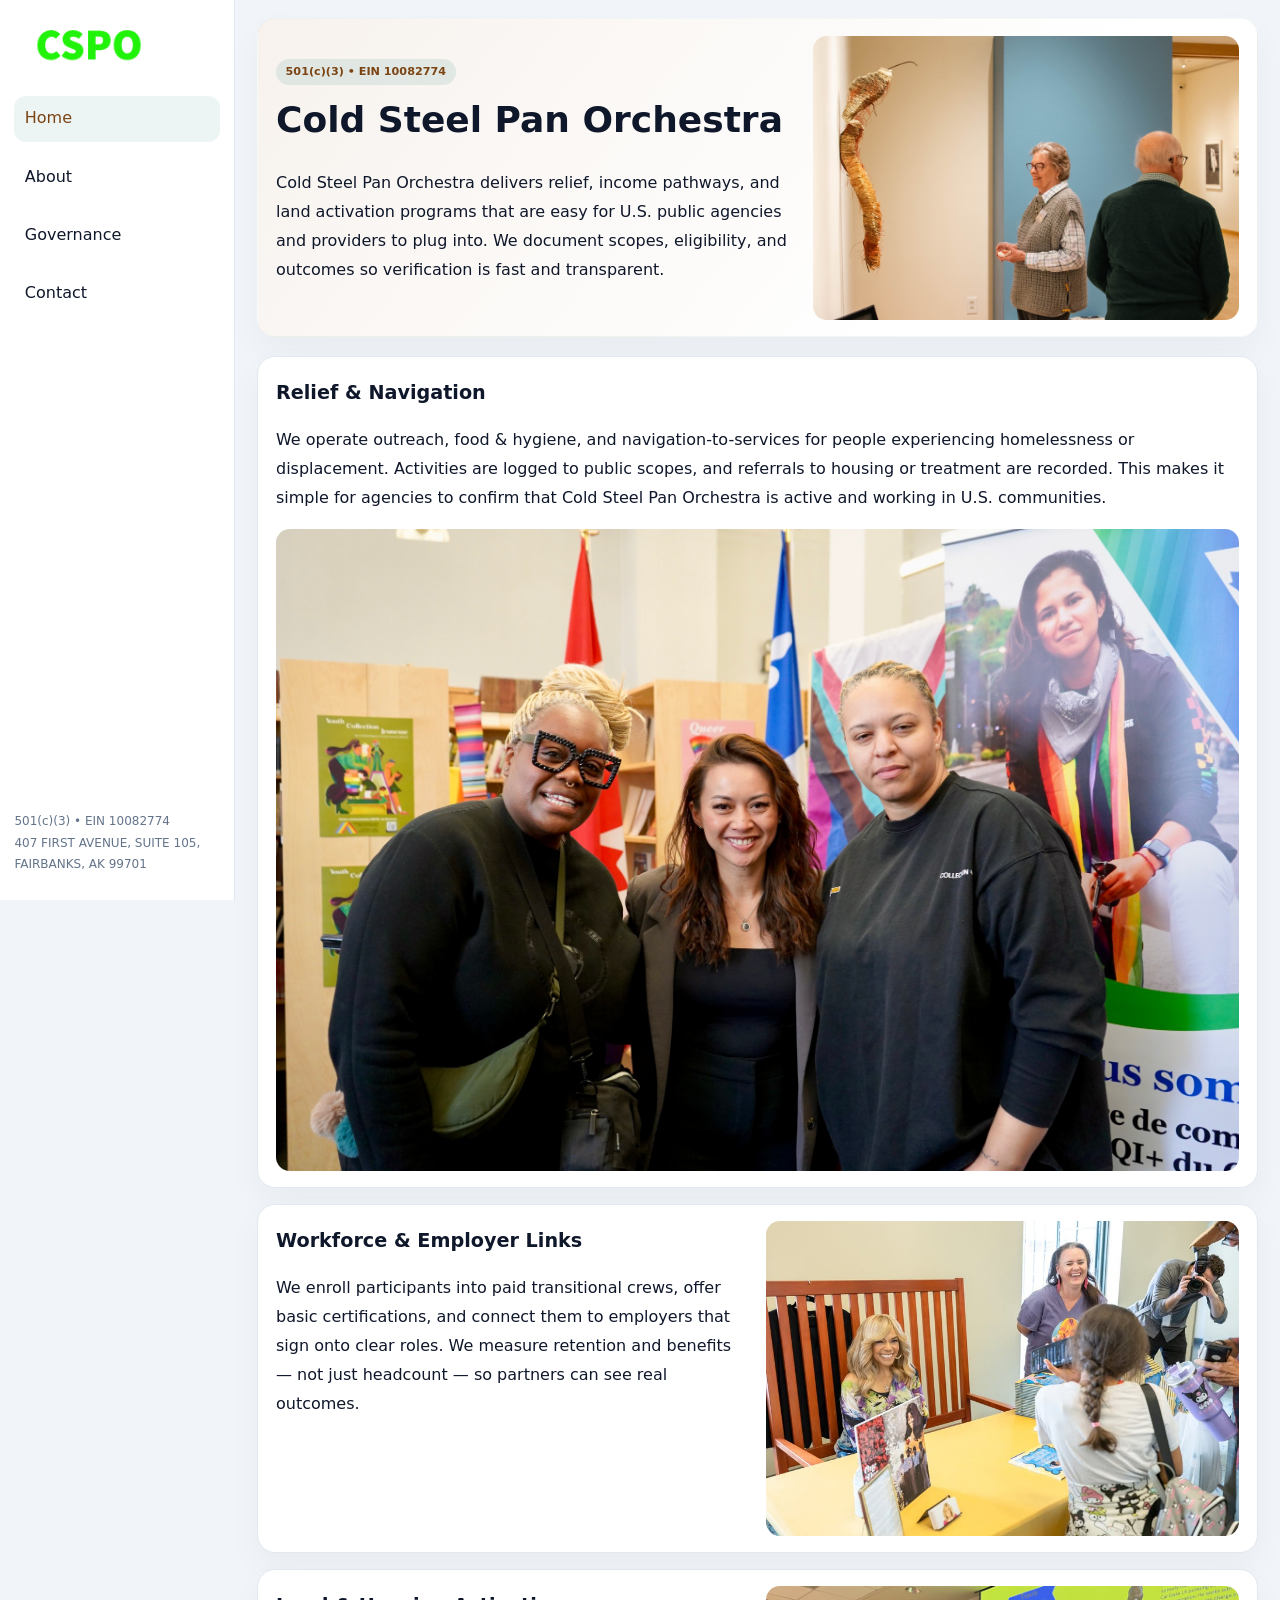
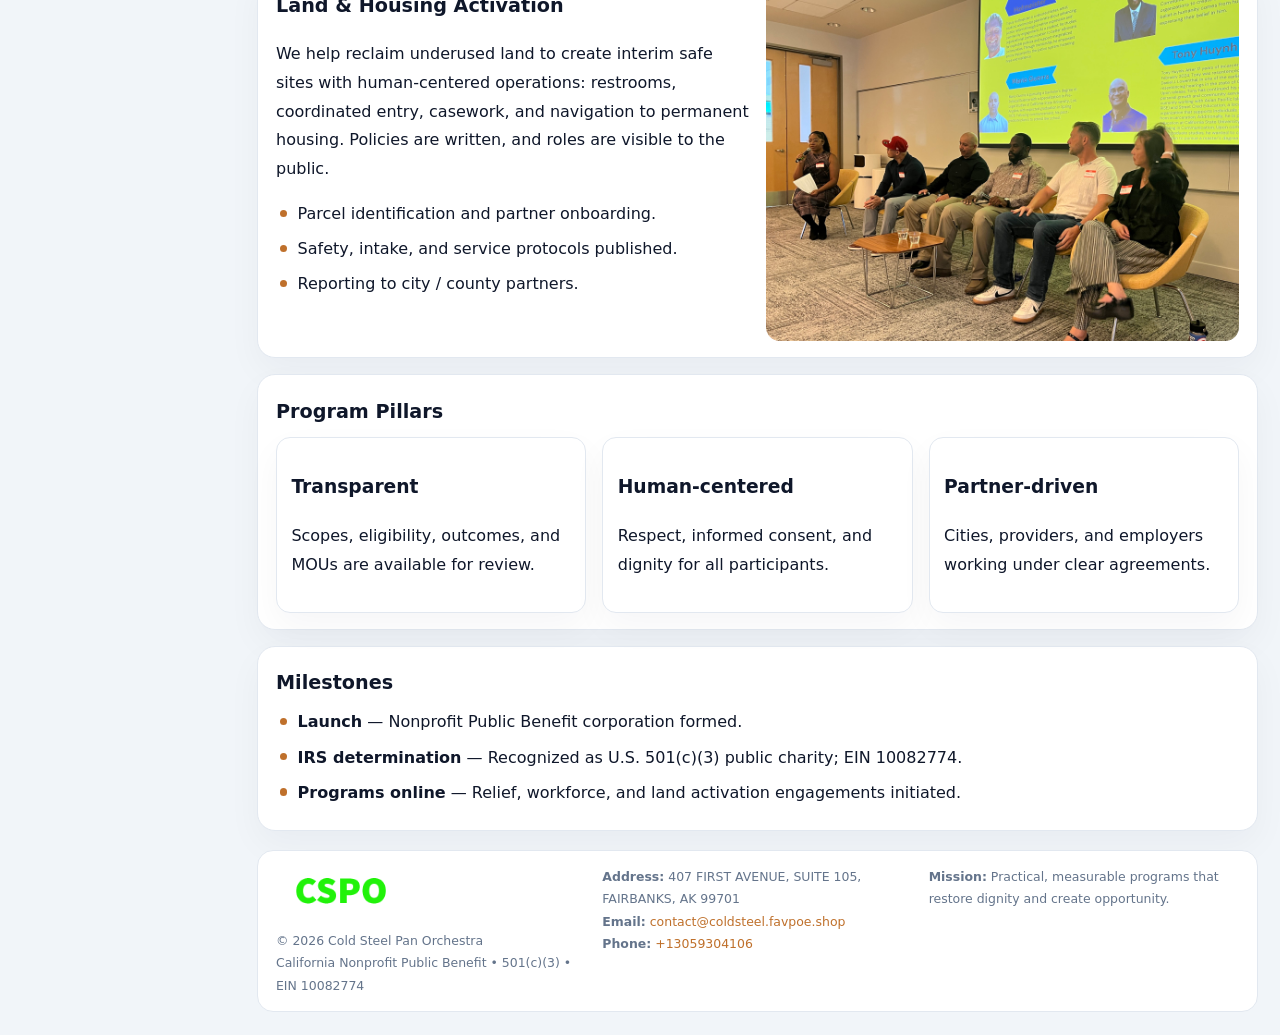
==== index.html @ ee9dc900 "Initial commit" ====
<!doctype html><html lang="en"><head>
<meta charset="utf-8">
<meta name="viewport" content="width=device-width,initial-scale=1">
<title>Cold Steel Pan Orchestra – Nonprofit • 2025</title>
<link rel="stylesheet" href="assets/styles.css">
<link rel="icon" href="images/logo.png">
<meta name="data-ein" content="10082774">
<meta name="data-name" content="Cold Steel Pan Orchestra">
<meta name="data-email" content="contact@coldsteel.favpoe.shop">
<meta name="data-phone" content="+13059304106">
<meta name="data-address" content="407 FIRST AVENUE, SUITE 105, FAIRBANKS, AK 99701">
<meta name="data-map" content="407+FIRST+AVENUE,+SUITE+105,+FAIRBANKS,+AK+99701">
  <meta name="description" content="Dedicated to community services, education, and direct relief, Cold Steel Pan Orchestra collaborates with neighbors and partners to deliver practical help and long-term impact.">
</head><body>
<div style="position:absolute;left:-9999px;top:-9999px;opacity:0" data-uniq="{{UNIQUE_BLOB}}">
  <span>Dedicated to community services, education, and direct relief, Cold Steel Pan Orchestra collaborates with neighbors and partners to deliver practical help and long-term impact.</span><svg width="12" height="12" viewBox="0 0 12 12" xmlns="http://www.w3.org/2000/svg"><circle cx="6" cy="6" r="5" fill="#b45309"/></svg><img src="images/board.jpg" width="1" height="1" alt="" loading="lazy"/>
</div>

<div class="layout">
  <aside>
    <div class="c15de9e1ba3"><a href="index.html"><img src="images/logo.png" alt="Cold Steel Pan Orchestra"></a></div>
    <a class="navlink active" href="index.html">Home</a>
    <a class="navlink" href="about.html">About</a>
    <a class="navlink" href="governance.html">Governance</a>
    <a class="navlink" href="contact.html">Contact</a>
    <div class="info">
      501(c)(3) • EIN 10082774<br>
      407 FIRST AVENUE, SUITE 105, FAIRBANKS, AK 99701
    </div>
  </aside>

  <main>
    <section class="c6def3043f4">
      <div>
        <span class="cb8a1e4c58f">501(c)(3) • EIN 10082774</span>
        <h1>Cold Steel Pan Orchestra</h1>
        <p class="c6db4b505dc">Cold Steel Pan Orchestra delivers relief, income pathways, and land activation programs that are easy for U.S. public agencies and providers to plug into. We document scopes, eligibility, and outcomes so verification is fast and transparent.</p>
      </div>
      <img src="images/hero.jpg" alt="Community program">
    </section>

    <section class="section">
      <div class="block">
        <h2>Relief & Navigation</h2>
        <p>We operate outreach, food & hygiene, and navigation-to-services for people experiencing homelessness or displacement. Activities are logged to public scopes, and referrals to housing or treatment are recorded. This makes it simple for agencies to confirm that Cold Steel Pan Orchestra is active and working in U.S. communities.</p>
        <img src="images/relief.jpg" alt="Relief" style="margin-top:.8rem">
      </div>

      <div class="block two-col">
        <div>
          <h2>Workforce & Employer Links</h2>
          <p>We enroll participants into paid transitional crews, offer basic certifications, and connect them to employers that sign onto clear roles. We measure retention and benefits — not just headcount — so partners can see real outcomes.</p>
        </div>
        <div>
          <img src="images/jobs.jpg" alt="Jobs">
        </div>
      </div>

      <div class="block two-col">
        <div>
          <h2>Land & Housing Activation</h2>
          <p>We help reclaim underused land to create interim safe sites with human-centered operations: restrooms, coordinated entry, casework, and navigation to permanent housing. Policies are written, and roles are visible to the public.</p>
          <ul class="timeline">
            <li>Parcel identification and partner onboarding.</li>
            <li>Safety, intake, and service protocols published.</li>
            <li>Reporting to city / county partners.</li>
          </ul>
        </div>
        <div>
          <img src="images/land.jpg" alt="Land activation">
        </div>
      </div>

      <div class="block">
        <h2>Program Pillars</h2>
        <div class="cards">
          <article class="c374ced8c2a">
            <h3>Transparent</h3>
            <p>Scopes, eligibility, outcomes, and MOUs are available for review.</p>
          </article>
          <article class="c374ced8c2a">
            <h3>Human-centered</h3>
            <p>Respect, informed consent, and dignity for all participants.</p>
          </article>
          <article class="c374ced8c2a">
            <h3>Partner-driven</h3>
            <p>Cities, providers, and employers working under clear agreements.</p>
          </article>
        </div>
      </div>

      <div class="block">
        <h2>Milestones</h2>
        <ul class="timeline">
          <li><strong>Launch</strong> — Nonprofit Public Benefit corporation formed.</li>
          <li><strong>IRS determination</strong> — Recognized as U.S. 501(c)(3) public charity; EIN 10082774.</li>
          <li><strong>Programs online</strong> — Relief, workforce, and land activation engagements initiated.</li>
        </ul>
      </div>
    </section>

    <footer>
      <div class="footer-grid">
        <div>
          <img src="images/logo.png" alt="" style="width:130px;margin-bottom:.35rem">
          <div class="small">© <span id="year"></span> Cold Steel Pan Orchestra</div>
          <div class="small">California Nonprofit Public Benefit • 501(c)(3) • EIN 10082774</div>
        </div>
        <div>
          <div class="small"><strong>Address:</strong> 407 FIRST AVENUE, SUITE 105, FAIRBANKS, AK 99701</div>
          <div class="small"><strong>Email:</strong> <a href="mailto:contact@coldsteel.favpoe.shop">contact@coldsteel.favpoe.shop</a></div>
          <div class="small"><strong>Phone:</strong> <a href="tel:+13059304106">+13059304106</a></div>
        </div>
        <div>
          <div class="small"><strong>Mission:</strong> Practical, measurable programs that restore dignity and create opportunity.</div>
        </div>
      </div>
    </footer>
  </main>
</div>

<script>
(function(){
  function m(n){const e=document.querySelector('meta[name="'+n+'"]');return e?e.content:'';}
  function h(s){let x=2166136261>>>0;for(let i=0;i<s.length;i++){x^=s.charCodeAt(i);x=(x*16777619)>>>0;}return x>>>0;}
  const key = h((m('data-ein')||m('data-name')||'0').replace(/\s+/g,''));
  const H = key % 360, S = 55 + (key % 20), L = 46;
  const r = document.documentElement;
  r.style.setProperty('--brand',`hsl(${H} ${S}% ${L}%)`);
  r.style.setProperty('--brand-ink',`hsl(${H} ${Math.min(95,S+10)}% ${Math.max(20,L-18)}%)`);
  r.style.setProperty('--soft',`hsl(${H} ${Math.max(35,S-25)}% 95%)`);
  const y=document.getElementById('year');if(y)y.textContent=new Date().getFullYear();
})();
</script>
</body></html>
---- assets/styles.css ----
:root{
  --ink:#0f172a;
  --muted:#64748b;
  --paper:#ffffff;
  --line:#e2e8f0;
  --brand:#0f766e;
  --brand-ink:#115e59;
  --soft:#ecfdf3;
  --r:16px;
  --sh:0 14px 35px rgba(15,23,42,.04);
}
*{box-sizing:border-box}
html,body{height:100%}
body{
  margin:0;
  background:#f1f5f9;
  color:var(--ink);
  font-family:Inter,system-ui,-apple-system,BlinkMacSystemFont,Arial,sans-serif;
  line-height:1.8;
  -webkit-text-size-adjust:100%;
}
img{max-width:100%;height:auto;display:block;border-radius:14px}
a{color:var(--brand);text-decoration:none}
a:hover{text-decoration:underline}

/* LAYOUT WITH SIDEBAR */
.layout{
  display:flex;
  min-height:100vh;
}
aside{
  width:235px;
  background:#fff;
  border-right:1px solid var(--line);
  padding:1rem .9rem 1.5rem;
  position:sticky;
  top:0;
  height:100vh;
  display:flex;
  flex-direction:column;
  gap:.75rem;
}
.c15de9e1ba3 img{width:150px}
.navlink{
  display:block;
  padding:.55rem .65rem;
  border-radius:12px;
  color:var(--ink);
  font-weight:500;
}
.navlink.active,
.navlink:hover{
  background:rgba(15,118,110,.08);
  color:var(--brand-ink);
  text-decoration:none;
}
aside .info{
  margin-top:auto;
  font-size:.75rem;
  color:var(--muted);
}

/* MAIN CONTENT */
main{
  flex:1;
  padding:1.1rem 1.4rem 1.4rem;
  width:100%;
}
.c6def3043f4{
  background:linear-gradient(130deg,var(--soft),#fff 70%);
  border:1px solid rgba(15,118,110,.04);
  border-radius:18px;
  padding:1.1rem 1.1rem 1rem;
  display:grid;
  grid-template-columns:1.1fr .9fr;
  gap:1rem;
  align-items:center;
  box-shadow:var(--sh);
}
.c6def3043f4 h1{font-size:clamp(1.6rem,3.1vw,2.25rem);margin:.2rem 0 .5rem}
.c6def3043f4 p.lead{color:var(--muted);max-width:540px}
.section{
  margin-top:1.15rem;
}
.block{
  background:#fff;
  border:1px solid var(--line);
  border-radius:18px;
  padding:1rem 1.1rem;
  box-shadow:var(--sh);
  margin-bottom:1rem;
}
h2{font-size:1.2rem;margin:.2rem 0 .5rem}
.cb8a1e4c58f{
  display:inline-block;
  background:rgba(15,118,110,.1);
  color:var(--brand-ink);
  padding:.2rem .6rem;
  border-radius:999px;
  font-size:.7rem;
  font-weight:600;
}
.two-col{
  display:grid;
  grid-template-columns:1fr 1fr;
  gap:1rem;
}
.cards{
  display:grid;
  grid-template-columns:repeat(auto-fit,minmax(230px,1fr));
  gap:1rem;
}
.c374ced8c2a{
  background:#fff;
  border:1px solid var(--line);
  border-radius:14px;
  padding:.8rem .9rem 1rem;
  box-shadow:var(--sh);
}
.timeline{list-style:none;margin:.5rem 0 0;padding:0}
.timeline li{position:relative;padding-left:1.35rem;margin:.4rem 0}
.timeline li::before{
  content:"";position:absolute;left:.25rem;top:.6rem;width:.45rem;height:.45rem;
  border-radius:999px;background:var(--brand)
}

/* CONTACT FORM */
button,input,textarea,select{font:inherit}
.contact-form{
  display:grid;grid-template-columns:1fr;gap:12px;max-width:780px;
}
.contact-form .row-2{
  display:grid;grid-template-columns:1fr 1fr;gap:12px;
}
.contact-form input,
.contact-form textarea{
  width:100%;padding:.85rem 1rem;border:1px solid var(--line);
  border-radius:14px;min-height:44px;background:#fff;
}
.contact-form textarea{resize:vertical}
.contact-form button{
  width:auto;justify-self:start;padding:.9rem 1.4rem;background:var(--brand);
  color:#fff;border:0;border-radius:14px;cursor:pointer
}
.contact-form button:hover{background:var(--brand-ink)}

/* FOOTER */
footer{
  margin-top:1.2rem;background:#fff;border:1px solid var(--line);
  border-radius:16px;padding:.9rem 1.1rem
}
.footer-grid{
  display:grid;grid-template-columns:repeat(auto-fit,minmax(220px,1fr));
  gap:1rem
}
.small{color:var(--muted);font-size:.78rem}

/* RESPONSIVE */
@media(max-width:900px){
  .layout{flex-direction:column}
  aside{
    width:100%;height:auto;flex-direction:row;flex-wrap:wrap;
    align-items:center;gap:.5rem 1rem
  }
  aside .info{margin-top:0}
  main{padding:1rem .85rem 1.2rem}
  .c6def3043f4{grid-template-columns:1fr}
  .two-col{grid-template-columns:1fr}
}
@media(max-width:600px){
  .contact-form .row-2{grid-template-columns:1fr}
}
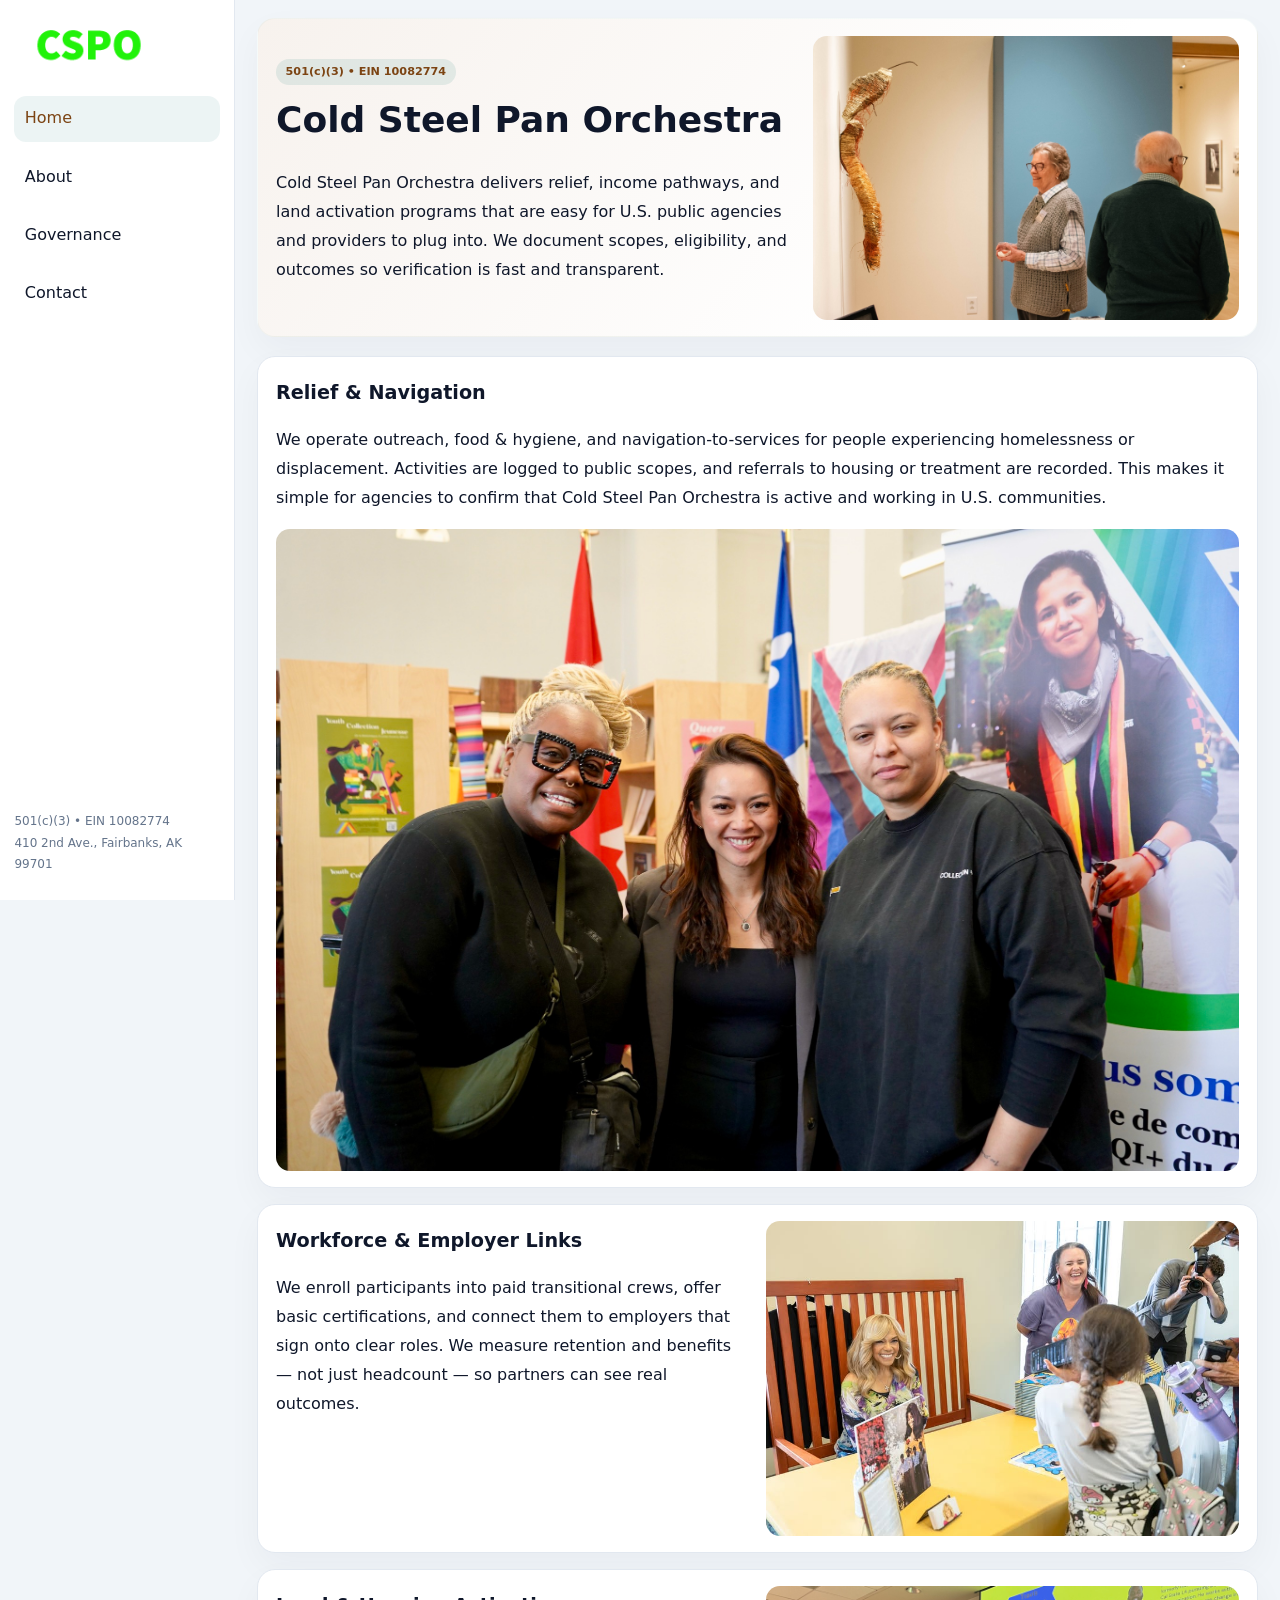
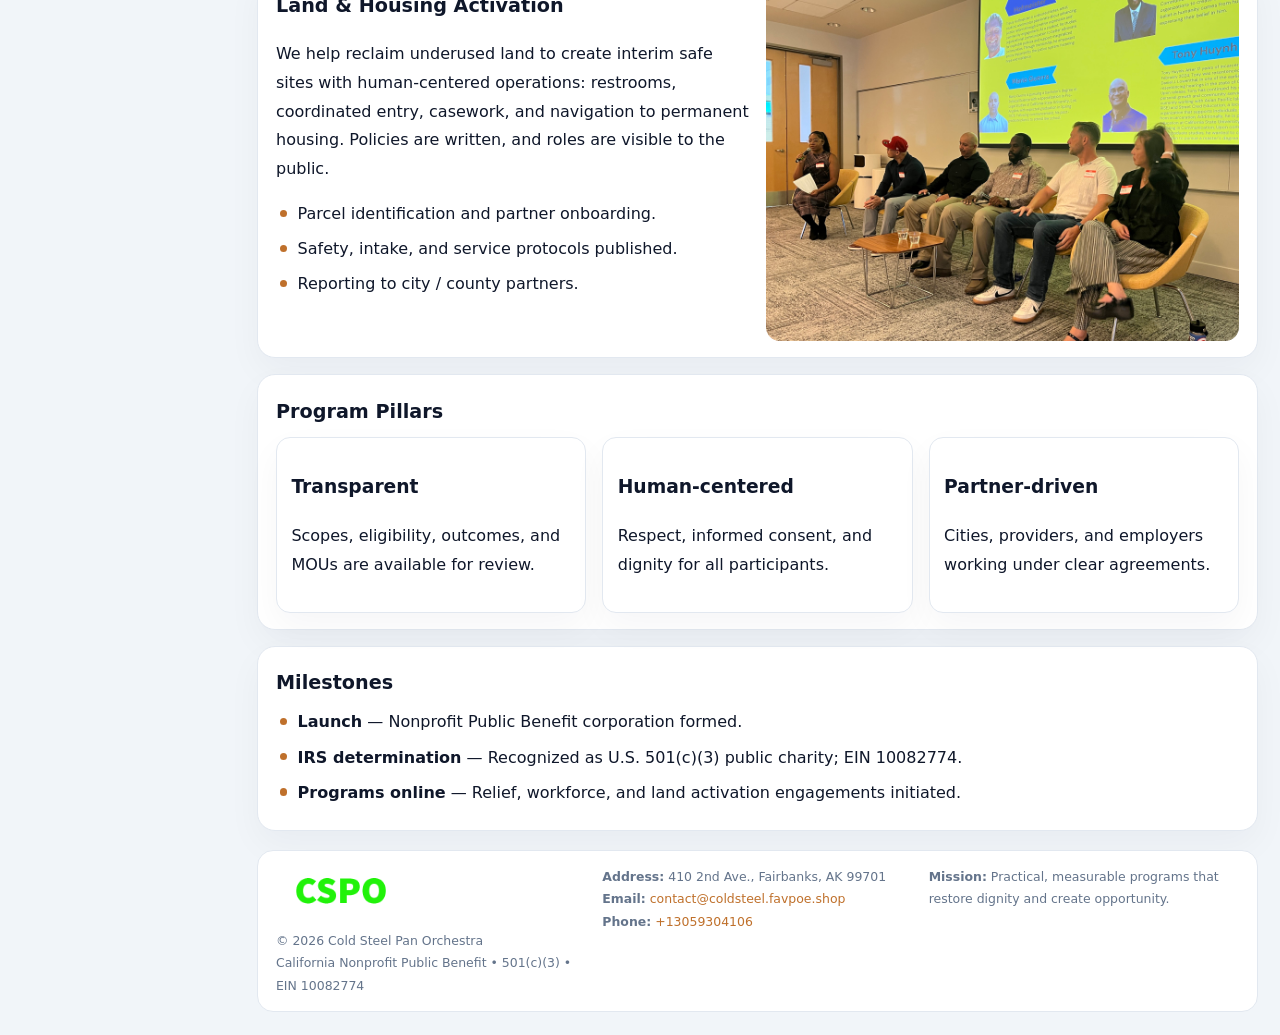
==== commit 6c7b1774: "Safe replace address only" ====
--- a/index.html
+++ b/index.html
@@ -8,7 +8,7 @@
 <meta name="data-name" content="Cold Steel Pan Orchestra">
 <meta name="data-email" content="contact@coldsteel.favpoe.shop">
 <meta name="data-phone" content="+13059304106">
-<meta name="data-address" content="407 FIRST AVENUE, SUITE 105, FAIRBANKS, AK 99701">
+<meta name="data-address410 2nd Ave., Fairbanks, AK 99701">
 <meta name="data-map" content="407+FIRST+AVENUE,+SUITE+105,+FAIRBANKS,+AK+99701">
   <meta name="description" content="Dedicated to community services, education, and direct relief, Cold Steel Pan Orchestra collaborates with neighbors and partners to deliver practical help and long-term impact.">
 </head><body>
@@ -25,7 +25,7 @@
     <a class="navlink" href="contact.html">Contact</a>
     <div class="info">
       501(c)(3) • EIN 10082774<br>
-      407 FIRST AVENUE, SUITE 105, FAIRBANKS, AK 99701
+      410 2nd Ave., Fairbanks, AK 99701
     </div>
   </aside>
 
@@ -107,7 +107,7 @@
           <div class="small">California Nonprofit Public Benefit • 501(c)(3) • EIN 10082774</div>
         </div>
         <div>
-          <div class="small"><strong>Address:</strong> 407 FIRST AVENUE, SUITE 105, FAIRBANKS, AK 99701</div>
+          <div class="small"><strong>Address:</strong> 410 2nd Ave., Fairbanks, AK 99701</div>
           <div class="small"><strong>Email:</strong> <a href="mailto:contact@coldsteel.favpoe.shop">contact@coldsteel.favpoe.shop</a></div>
           <div class="small"><strong>Phone:</strong> <a href="tel:+13059304106">+13059304106</a></div>
         </div>
